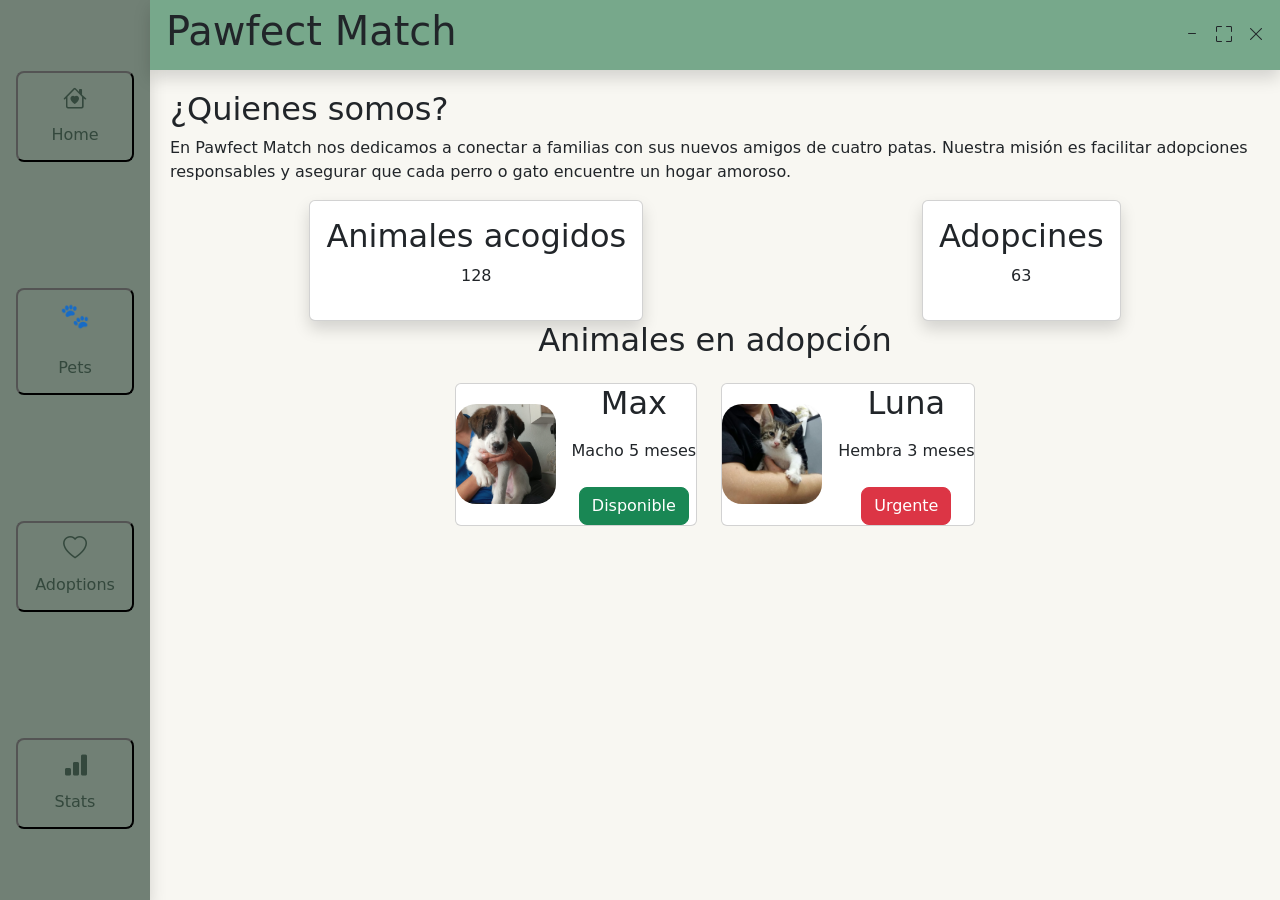
==== indexmejorado.html @ 8afad36f "separacion de index sin y con estilos" ====
<!DOCTYPE html>
<html lang="en">
<head>
    <meta charset="UTF-8">
    <meta name="viewport" content="width=device-width, initial-scale=1.0">
    <title>PawfectMatch</title>
    <link href="https://cdn.jsdelivr.net/npm/bootstrap@5.3.2/dist/css/bootstrap.min.css" rel="stylesheet">
    <link rel="stylesheet" href="https://cdn.jsdelivr.net/npm/bootstrap-icons@1.11.3/font/bootstrap-icons.min.css">
    <link rel="stylesheet" href="./css/styles.css">
</head>
<body>

    <header class="d-flex justify-content-between align-items-center p-3 shadow">
        <h1>Pawfect Match</h1>
        <div id="actionTools" class="d-flex gap-3">
            <i class="bi bi-dash"></i>
            <i class="bi bi-fullscreen"></i>
            <i class="bi bi-x-lg"></i>
        </div>
       
    </header>

    <aside>

        <nav class="d-flex flex-column justify-content-around gap-3 p-3 shadow h-100">

            <button onclick="location.href='#home'" class="btnNav d-flex flex-column align-items-center gap-2 rounded-3 p-2">
                <i class="bi bi-house-heart"></i>                
                <h2>Home</h2>
            </button>
            <button class="btnNav d-flex flex-column align-items-center gap-2 rounded-3 p-2">
                <p>🐾</p>
                <h2>Pets</h2>
            </button>
            <button class="btnNav d-flex flex-column align-items-center gap-2 rounded-3 p-2">
                <i class="bi bi-heart"></i>
                <h2>Adoptions</h2>
            </button>
            <button class="btnNav d-flex flex-column align-items-center gap-2 rounded-3 p-2">
                <i class="bi bi-bar-chart-fill"></i>                
                <h2>Stats</h2>
            </button>

        </nav>

    </aside>

    <main>
        <section id="home">
            <article id="intro">
                <h2>¿Quienes somos?</h2>
                <p>En Pawfect Match nos dedicamos a conectar a familias con sus nuevos amigos de cuatro patas. Nuestra misión es facilitar adopciones responsables y asegurar que cada perro o gato encuentre un hogar amoroso.</p>
            </article>
            <article id="data" class="d-flex justify-content-around">
                <div id="welcomed" class="card rounded p-3 shadow d-inline-flex flex-column align-items-center">
                    <h2>Animales acogidos</h2>
                    <p>128</p>
                </div>
                <div id="adopted" class="card rounded p-3 shadow d-inline-flex flex-column align-items-center">
                    <h2>Adopcines</h2>
                    <p>63</p>
                </div>
            </article>
            <article id="petsPreview" class="justify-content-center align-items-center d-flex flex-column gap-3">
                <h2>Animales en adopción</h2>
                <div id="petCards" class="d-flex justify-content-center gap-4">
                    <div class="card d-flex flex-row align-items-center gap-3">
                        <img src="./img/perro1.jpg" alt="Pet Image" class="pet-image">
                        <div id="text" class="d-flex flex-column align-items-center gap-2">
                            <h2>Max</h2>
                            <p>Macho 5 meses</p>
                            <button class="btn btn-success rounded-3">Disponible</button>
                        </div>
                    </div>
                    <div class="card d-flex flex-row align-items-center gap-3">
                        <img src="./img/gato1.jpeg" alt="Pet Image" class="pet-image">
                        <div id="text" class="d-flex flex-column align-items-center gap-2">
                            <h2>Luna</h2>
                            <p>Hembra 3 meses</p>
                            <button class="btn btn-danger rounded-3">Urgente</button>
                        </div>
                    </div>
                </div>
            </article>
        </section>

        <section id="pets">

        </section>

        <section id="adoptions">

        </section>

        <section id="stats">

        </section>

    </main>

    
    <script src="https://cdn.jsdelivr.net/npm/bootstrap@5.3.2/dist/js/bootstrap.bundle.min.js"></script>
</body>
</html>
---- css/styles.css ----
:root {
    --sidebar-width: 150px;
}

body{
    background-color: #f8f7f2;
}

aside {
    position: fixed;
    top: 0;
    left: 0;
    width: var(--sidebar-width);
    height: 100vh;
    background-color: #718075;
}

header {
    position: fixed;
    top: 0;
    left: var(--sidebar-width);
    right: 0;
    height: 70px;
    z-index: 1000;
    background-color: #77a88b;
}

main {
    margin-left: var(--sidebar-width);
    padding-top: 90px;
    padding-left: 20px;
    padding-right: 20px;
}

.pet-image {
    width: 100px;
    height: 100px;
    object-fit: cover;
    border-radius: 20%;
}

.btnNav{
    color: #34483d;
    background-color: #718075;
    i,p {
        font-size: 1.5rem;
    }
    h2{
        font-size: 1rem;
    }
}
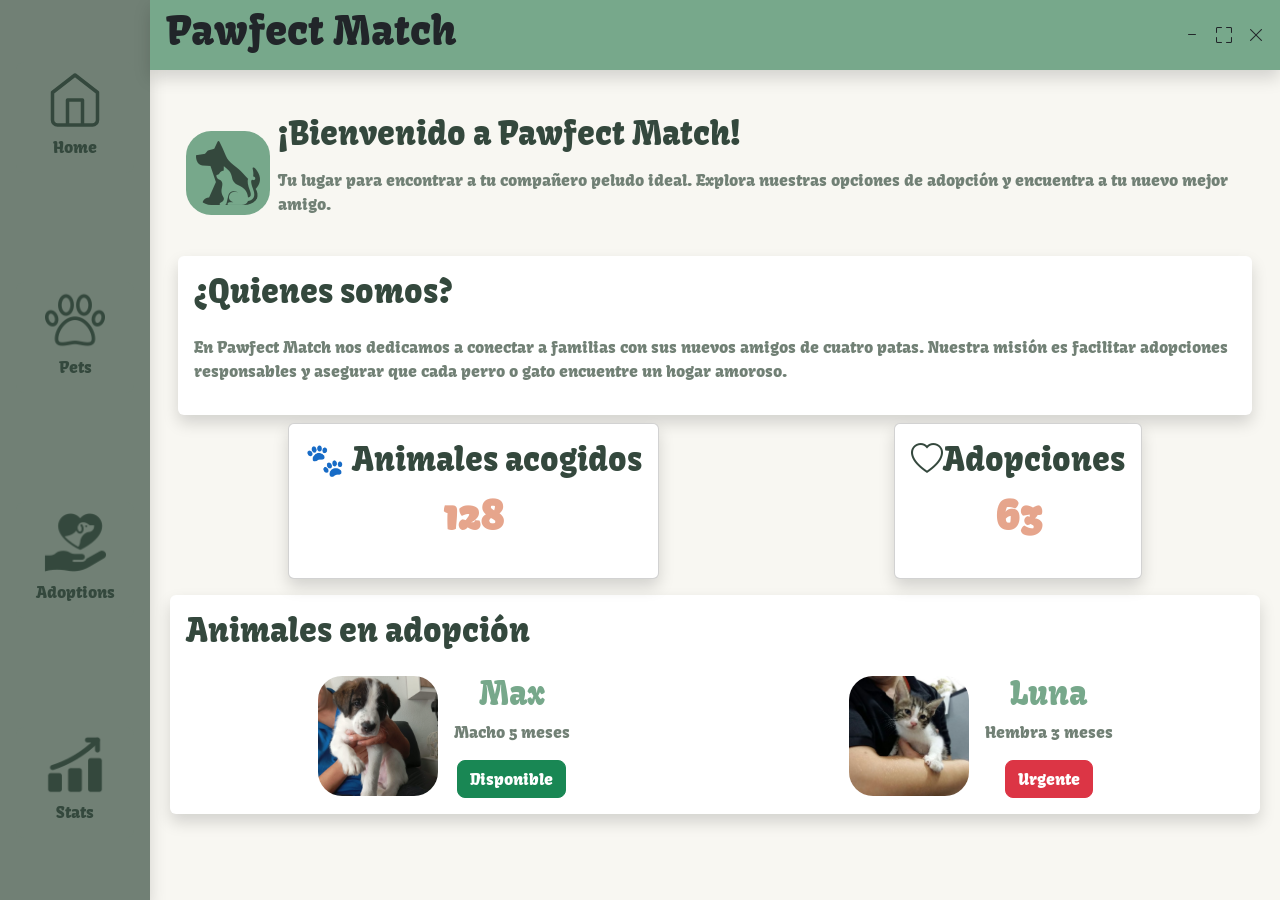
==== commit b9664e86: "interactividad con js entre tabs" ====
--- a/indexmejorado.html
+++ b/indexmejorado.html
@@ -7,6 +7,9 @@
     <link href="https://cdn.jsdelivr.net/npm/bootstrap@5.3.2/dist/css/bootstrap.min.css" rel="stylesheet">
     <link rel="stylesheet" href="https://cdn.jsdelivr.net/npm/bootstrap-icons@1.11.3/font/bootstrap-icons.min.css">
     <link rel="stylesheet" href="./css/styles.css">
+    <link rel="preconnect" href="https://fonts.googleapis.com">
+<link rel="preconnect" href="https://fonts.gstatic.com" crossorigin>
+<link href="https://fonts.googleapis.com/css2?family=Kavoon&display=swap" rel="stylesheet">
 </head>
 <body>
 
@@ -24,20 +27,20 @@
 
         <nav class="d-flex flex-column justify-content-around gap-3 p-3 shadow h-100">
 
-            <button onclick="location.href='#home'" class="btnNav d-flex flex-column align-items-center gap-2 rounded-3 p-2">
-                <i class="bi bi-house-heart"></i>                
+            <button data-section="home" class="btnNav d-flex flex-column align-items-center gap-2 rounded-3 p-2">
+                <img src="./img/home.svg" alt="Pet Image" class="pet-image">
                 <h2>Home</h2>
             </button>
-            <button class="btnNav d-flex flex-column align-items-center gap-2 rounded-3 p-2">
-                <p>🐾</p>
+            <button data-section="pets" class="btnNav d-flex flex-column align-items-center gap-2 rounded-3 p-2">
+                <img src="./img/animals.svg" alt="Pet Image" class="pet-image">
                 <h2>Pets</h2>
             </button>
-            <button class="btnNav d-flex flex-column align-items-center gap-2 rounded-3 p-2">
-                <i class="bi bi-heart"></i>
+            <button data-section="adoptions" class="btnNav d-flex flex-column align-items-center gap-2 rounded-3 p-2">
+                <img src="./img/adoption.svg" alt="Pet Image" class="pet-image">
                 <h2>Adoptions</h2>
             </button>
-            <button class="btnNav d-flex flex-column align-items-center gap-2 rounded-3 p-2">
-                <i class="bi bi-bar-chart-fill"></i>                
+            <button data-section="stats" class="btnNav d-flex flex-column align-items-center gap-2 rounded-3 p-2">
+                <img src="./img/stats.svg" alt="Pet Image" class="pet-image">
                 <h2>Stats</h2>
             </button>
 
@@ -45,37 +48,44 @@
 
     </aside>
 
-    <main>
-        <section id="home">
-            <article id="intro">
+    <main class="tab-content">
+        <section id="home" class="tab-section active">
+            <article id="title" class="d-flex flex-row align-items-center p-3 my-2 gap-2">
+                <img src="./img/logo.svg" alt="Logo" class="logo">
+                <div id="text" class="d-flex flex-column gap-2">
+                    <h2>¡Bienvenido a Pawfect Match!</h2>
+                    <p>Tu lugar para encontrar a tu compañero peludo ideal. Explora nuestras opciones de adopción y encuentra a tu nuevo mejor amigo.</p>
+                </div>
+            </article>
+            <article id="intro" class="d-flex flex-column gap-3 bg-white rounded p-3 m-2 shadow">
                 <h2>¿Quienes somos?</h2>
                 <p>En Pawfect Match nos dedicamos a conectar a familias con sus nuevos amigos de cuatro patas. Nuestra misión es facilitar adopciones responsables y asegurar que cada perro o gato encuentre un hogar amoroso.</p>
             </article>
-            <article id="data" class="d-flex justify-content-around">
+            <article id="data" class="d-flex justify-content-around my-2">
                 <div id="welcomed" class="card rounded p-3 shadow d-inline-flex flex-column align-items-center">
-                    <h2>Animales acogidos</h2>
-                    <p>128</p>
+                    <h2>🐾 Animales acogidos</h2>
+                    <p class="fs-1 fw-bold">128</p>
                 </div>
                 <div id="adopted" class="card rounded p-3 shadow d-inline-flex flex-column align-items-center">
-                    <h2>Adopcines</h2>
-                    <p>63</p>
+                    <h2><i class="bi bi-heart"></i>Adopciones</h2>
+                    <p class="fs-1 fw-bold">63</p>
                 </div>
             </article>
-            <article id="petsPreview" class="justify-content-center align-items-center d-flex flex-column gap-3">
+            <article id="petsPreview" class="justify-content-center d-flex flex-column gap-3 bg-white rounded p-3 shadow my-3">
                 <h2>Animales en adopción</h2>
-                <div id="petCards" class="d-flex justify-content-center gap-4">
-                    <div class="card d-flex flex-row align-items-center gap-3">
+                <div id="petCards" class="d-flex justify-content-around gap-3">
+                    <div class="card d-flex flex-row align-items-center gap-3 border-0">
                         <img src="./img/perro1.jpg" alt="Pet Image" class="pet-image">
-                        <div id="text" class="d-flex flex-column align-items-center gap-2">
-                            <h2>Max</h2>
+                        <div id="text" class="d-flex flex-column align-items-center">
+                            <h2 class="petName">Max</h2>
                             <p>Macho 5 meses</p>
                             <button class="btn btn-success rounded-3">Disponible</button>
                         </div>
                     </div>
-                    <div class="card d-flex flex-row align-items-center gap-3">
+                    <div class="card d-flex flex-row align-items-center gap-3 border-0">
                         <img src="./img/gato1.jpeg" alt="Pet Image" class="pet-image">
-                        <div id="text" class="d-flex flex-column align-items-center gap-2">
-                            <h2>Luna</h2>
+                        <div id="text" class="d-flex flex-column align-items-center">
+                            <h2 class="petName">Luna</h2>
                             <p>Hembra 3 meses</p>
                             <button class="btn btn-danger rounded-3">Urgente</button>
                         </div>
@@ -84,15 +94,39 @@
             </article>
         </section>
 
-        <section id="pets">
+
+
+
+        <section id="pets" class="tab-section">
+
+             <article id="title" class="d-flex flex-row align-items-center p-3 my-2 gap-2">
+                <img src="./img/logo.svg" alt="Logo" class="logo">
+                <div id="text" class="d-flex flex-column gap-2">
+                    <h2>Animales en adopción</h2>
+                    <p>Consulta y gestiona los animales disponibles para la adopción.</p>
+                </div>
+            </article>
 
         </section>
 
-        <section id="adoptions">
+
+
+
+
+
+
+        <section id="adoptions" class="tab-section">
 
         </section>
 
-        <section id="stats">
+
+
+
+
+
+
+
+        <section id="stats" class="tab-section">
 
         </section>
 
@@ -100,5 +134,34 @@
 
     
     <script src="https://cdn.jsdelivr.net/npm/bootstrap@5.3.2/dist/js/bootstrap.bundle.min.js"></script>
+    ```html
+    <script>
+        const navButtons = document.querySelectorAll('.btnNav');
+        const sections = document.querySelectorAll('.tab-section');
+
+        navButtons.forEach(button => {
+            button.addEventListener('click', () => {
+                // Obtener el identificador de la sección
+                const sectionId = button.dataset.section;
+
+                // Ocultar todas las secciones
+                sections.forEach(section => {
+                    section.classList.remove('active');
+                });
+
+                // Mostrar la sección seleccionada
+                document.getElementById(sectionId).classList.add('active');
+
+                // Quitar el estado activo de todos los botones
+                navButtons.forEach(navButton => {
+                    navButton.classList.remove('active');
+                });
+
+                // Marcar como activo el botón seleccionado
+                button.classList.add('active');
+            });
+        });
+    </script>
+    ```
 </body>
 </html>
--- a/css/styles.css
+++ b/css/styles.css
@@ -1,51 +1,129 @@
 :root {
     --sidebar-width: 150px;
+    --verdeGris: #718075;
+    --verdeOscuro: #34483d;
+    --verdeClaro: #77a88b;
+    --bgCrema: #f8f7f2;
+    --melocoton: #e6a58c;
+}
+
+/* Ocultar todas las secciones */
+.tab-section {
+    display: none;
+}
+
+/* Mostrar únicamente la sección seleccionada */
+.tab-section.active {
+    display: block;
+}
+
+/* Estilo de la pestaña seleccionada */
+.btnNav.active {
+    background-color: #77A88B;
+    color: #FFFFFF;
+    border: none;
+}
+
+/* Transición visual para los botones */
+.btnNav {
+    border: none;
+    background-color: transparent;
+    color: #34483D;
+    cursor: pointer;
+}
+
+.btnNav:hover {
+    background-color: #E6A58C;
+    color: #FFFFFF;
 }
 
 body{
-    background-color: #f8f7f2;
-}
+    background-color: var(--bgCrema);
+    font-family: "Kavoon", serif;
+    p{
+        color: var(--verdeGris);
+    }
 
-aside {
-    position: fixed;
-    top: 0;
-    left: 0;
-    width: var(--sidebar-width);
-    height: 100vh;
-    background-color: #718075;
-}
+    h2{
+        color: var(--verdeOscuro);
+    }
 
-header {
+
+    header {
     position: fixed;
     top: 0;
     left: var(--sidebar-width);
     right: 0;
     height: 70px;
     z-index: 1000;
-    background-color: #77a88b;
-}
+    background-color: var(--verdeClaro);
+    }
 
-main {
+
+    aside {
+    position: fixed;
+    top: 0;
+    left: 0;
+    width: var(--sidebar-width);
+    height: 100vh;
+    background-color: var(--verdeGris);
+
+
+        .btnNav{
+            color: var(--verdeOscuro);
+            background-color: var(--verdeGris);
+            i,p {
+                font-size: 1.5rem;
+            }
+            h2{
+                font-size: 1rem;
+            }
+        }    
+
+    }
+
+
+    main {
     margin-left: var(--sidebar-width);
     padding-top: 90px;
     padding-left: 20px;
     padding-right: 20px;
+
+        .logo{
+            background-color: var(--verdeClaro);
+            border-radius: 30%;
+            padding: 10px;
+
+        }
+
+        #intro {
+            background-color: white;
+        }
+
+        #data {
+            p{
+                color: var(--melocoton);
+            }
+        }
+        
+        .pet-image {
+            width: 120px;
+            height: 120px;
+            object-fit: cover;
+            border-radius: 20%;
+        }
+
+        .petName {
+            color: var(--verdeClaro);
+        }
+
+
+    }
+
+
+
 }
 
-.pet-image {
-    width: 100px;
-    height: 100px;
-    object-fit: cover;
-    border-radius: 20%;
-}
 
-.btnNav{
-    color: #34483d;
-    background-color: #718075;
-    i,p {
-        font-size: 1.5rem;
-    }
-    h2{
-        font-size: 1rem;
-    }
-}
+
+
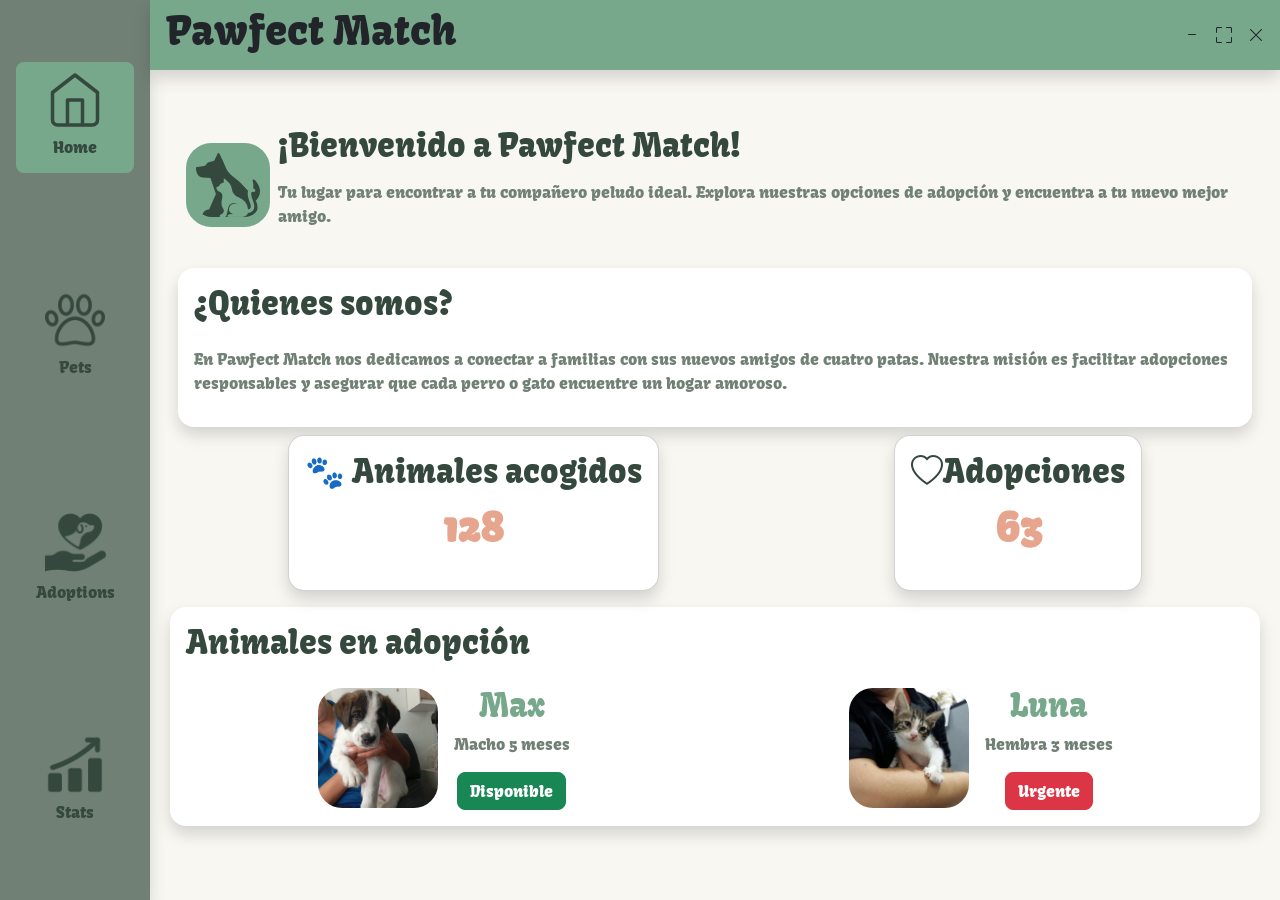
==== commit e006a9b8: "seguimos con vista pets" ====
--- a/indexmejorado.html
+++ b/indexmejorado.html
@@ -27,7 +27,7 @@
 
         <nav class="d-flex flex-column justify-content-around gap-3 p-3 shadow h-100">
 
-            <button data-section="home" class="btnNav d-flex flex-column align-items-center gap-2 rounded-3 p-2">
+            <button data-section="home" class="btnNav active d-flex flex-column align-items-center gap-2 rounded-3 p-2">
                 <img src="./img/home.svg" alt="Pet Image" class="pet-image">
                 <h2>Home</h2>
             </button>
@@ -57,21 +57,21 @@
                     <p>Tu lugar para encontrar a tu compañero peludo ideal. Explora nuestras opciones de adopción y encuentra a tu nuevo mejor amigo.</p>
                 </div>
             </article>
-            <article id="intro" class="d-flex flex-column gap-3 bg-white rounded p-3 m-2 shadow">
+            <article id="intro" class="d-flex flex-column gap-3 bg-white rounded-4 p-3 m-2 shadow">
                 <h2>¿Quienes somos?</h2>
                 <p>En Pawfect Match nos dedicamos a conectar a familias con sus nuevos amigos de cuatro patas. Nuestra misión es facilitar adopciones responsables y asegurar que cada perro o gato encuentre un hogar amoroso.</p>
             </article>
             <article id="data" class="d-flex justify-content-around my-2">
-                <div id="welcomed" class="card rounded p-3 shadow d-inline-flex flex-column align-items-center">
+                <div id="welcomed" class="card rounded-4 p-3 shadow d-inline-flex flex-column align-items-center">
                     <h2>🐾 Animales acogidos</h2>
                     <p class="fs-1 fw-bold">128</p>
                 </div>
-                <div id="adopted" class="card rounded p-3 shadow d-inline-flex flex-column align-items-center">
+                <div id="adopted" class="card rounded-4 p-3 shadow d-inline-flex flex-column align-items-center">
                     <h2><i class="bi bi-heart"></i>Adopciones</h2>
                     <p class="fs-1 fw-bold">63</p>
                 </div>
             </article>
-            <article id="petsPreview" class="justify-content-center d-flex flex-column gap-3 bg-white rounded p-3 shadow my-3">
+            <article id="petsPreview" class="justify-content-center d-flex flex-column gap-3 bg-white rounded-4 p-3 shadow my-3">
                 <h2>Animales en adopción</h2>
                 <div id="petCards" class="d-flex justify-content-around gap-3">
                     <div class="card d-flex flex-row align-items-center gap-3 border-0">
@@ -106,6 +106,108 @@
                     <p>Consulta y gestiona los animales disponibles para la adopción.</p>
                 </div>
             </article>
+            
+            <article id="filter" class="d-flex flex-column align-items-center p-3 my-2 gap-2">
+                <div id="searchBar" class="form-floating mb-3">
+                    <input type="text" class="form-control w-auto" id="floatingInput" placeholder="Busca aqui tu animal">
+                    <label for="floatingInput" class="d-flex flex-row justify-content-center gap-3"><i class="bi bi-search"></i>Busca aqui tu animal</label>
+                </div>
+                <nav id="pageNavigation" aria-label="PageNavigation">
+                    <ul class="pagination">
+                        <li class="page-item">
+                        <a class="page-link" href="#" aria-label="Previous">
+                            <span aria-hidden="true"><i class="bi bi-arrow-left"></i></span>
+                        </a>
+                        </li>
+                        <li class="page-item"><a class="page-link active" href="#">1</a></li>
+                        <li class="page-item"><a class="page-link" href="#">2</a></li>
+                        <li class="page-item"><a class="page-link" href="#">3</a></li>
+                        <li class="page-item">
+                        <a class="page-link" href="#" aria-label="Next">
+                            <span aria-hidden="true"><i class="bi bi-arrow-right"></i></span>
+                        </a>
+                        </li>
+                    </ul>
+                </nav>
+
+                <div class="filtrosAnimales d-flex flex-column align-items-center gap-3 p-3 my-2 rounded-4 shadow">
+                    <div class="filtros-titulo d-flex flex-row align-items-center gap-2">
+                        <i class="bi bi-funnel"></i>
+                        <h4>Filtros</h4>
+                    </div>
+
+                    <!-- Filtros -->
+                    <div class="filtros-campos d-flex flex-wrap justify-content-center gap-3">
+
+                        <div class="filtro">
+                            <label for="especie" class="form-label">Especie</label>
+                            <select id="especie" class="form-select">
+                                <option value="">Todas</option>
+                                <option value="perro">Perro</option>
+                                <option value="gato">Gato</option>
+                                <option value="conejo">Conejo</option>
+                                <option value="otro">Otro</option>
+                            </select>
+                        </div>
+
+                        <div class="filtro">
+                            <label for="raza" class="form-label">Raza</label>
+                            <select id="raza" class="form-select">
+                                <option value="">Todas</option>
+                                <option value="mestizo">Mestizo</option>
+                                <option value="pastor-aleman">Pastor alemán</option>
+                                <option value="labrador">Labrador</option>
+                                <option value="siames">Siamés</option>
+                            </select>
+                        </div>
+
+                        <div class="filtro">
+                            <label for="edad" class="form-label">Edad</label>
+                            <select id="edad" class="form-select">
+                                <option value="">Todas</option>
+                                <option value="cachorro">Cachorro</option>
+                                <option value="joven">Joven</option>
+                                <option value="adulto">Adulto</option>
+                                <option value="senior">Senior</option>
+                            </select>
+                        </div>
+
+                        <div class="filtro">
+                            <label for="sexo" class="form-label">Sexo</label>
+                            <select id="sexo" class="form-select">
+                                <option value="">Todos</option>
+                                <option value="macho">Macho</option>
+                                <option value="hembra">Hembra</option>
+                            </select>
+                        </div>
+
+                        <div class="filtro">
+                            <label for="ciudad" class="form-label">Ciudad</label>
+                            <select id="ciudad" class="form-select">
+                                <option value="">Todas</option>
+                                <option value="valencia">Valencia</option>
+                                <option value="alicante">Alicante</option>
+                                <option value="castellon">Castellón</option>
+                            </select>
+                        </div>
+
+                    </div>
+
+                    <!-- Restablecer filtros -->
+                    <button type="button"
+                            class="btn-reset-filtros"
+                            onclick="limpiarFiltros()"
+                            aria-label="Restablecer filtros"
+                            title="Restablecer filtros">
+                        <i class="bi bi-arrow-clockwise"></i>
+                    </button>
+                </div>
+                
+            </article>
+
+
+
+            
 
         </section>
 
@@ -117,6 +219,14 @@
 
         <section id="adoptions" class="tab-section">
 
+             <article id="title" class="d-flex flex-row align-items-center p-3 my-2 gap-2">
+                <img src="./img/logo.svg" alt="Logo" class="logo">
+                <div id="text" class="d-flex flex-column gap-2">
+                    <h2>Adopciones</h2>
+                    <p>Consulta y gestiona las adopciones realizadas.</p>
+                </div>
+            </article>
+
         </section>
 
 
@@ -128,6 +238,13 @@
 
         <section id="stats" class="tab-section">
 
+            <article id="title" class="d-flex flex-row align-items-center p-3 my-2 gap-2">
+                <img src="./img/logo.svg" alt="Logo" class="logo">
+                <div id="text" class="d-flex flex-column gap-2">
+                    <h2>Estadísticas de adopción</h2>
+                    <p>Consulta y analiza las estadísticas de las adopciones para tomar mejores decisiones</p>
+                </div>
+            </article>
         </section>
 
     </main>
@@ -161,6 +278,12 @@
                 button.classList.add('active');
             });
         });
+
+        function limpiarFiltros() {
+            document.querySelectorAll('.filtros-animales select').forEach(select => {
+                select.selectedIndex = 0;
+            });
+        }
     </script>
     ```
 </body>
--- a/css/styles.css
+++ b/css/styles.css
@@ -1,66 +1,59 @@
 :root {
-    --sidebar-width: 150px;
-    --verdeGris: #718075;
-    --verdeOscuro: #34483d;
-    --verdeClaro: #77a88b;
-    --bgCrema: #f8f7f2;
-    --melocoton: #e6a58c;
+  --sidebar-width: 150px;
+  --header-height: 70px;
+  --content-gap: 20px;
+
+  --verdeGris: #718075;
+  --verdeOscuro: #34483d;
+  --verdeClaro: #77a88b;
+  --bgCrema: #f8f7f2;
+  --melocoton: #e6a58c;
 }
 
 /* Ocultar todas las secciones */
 .tab-section {
-    display: none;
+  display: none;
+  margin-top: 20px;
 }
 
 /* Mostrar únicamente la sección seleccionada */
 .tab-section.active {
-    display: block;
+  display: block;
+  animation: fadeIn 1s ease both;
 }
 
-/* Estilo de la pestaña seleccionada */
-.btnNav.active {
-    background-color: #77A88B;
-    color: #FFFFFF;
-    border: none;
+@keyframes fadeIn {
+  from {
+    opacity: 0;
+  }
+
+  to {
+    opacity: 1;
+  }
 }
 
-/* Transición visual para los botones */
-.btnNav {
-    border: none;
-    background-color: transparent;
-    color: #34483D;
-    cursor: pointer;
-}
+body {
+  background-color: var(--bgCrema);
+  font-family: "Kavoon", serif;
+  p {
+    color: var(--verdeGris);
+  }
 
-.btnNav:hover {
-    background-color: #E6A58C;
-    color: #FFFFFF;
-}
+  h2 {
+    color: var(--verdeOscuro);
+  }
 
-body{
-    background-color: var(--bgCrema);
-    font-family: "Kavoon", serif;
-    p{
-        color: var(--verdeGris);
-    }
-
-    h2{
-        color: var(--verdeOscuro);
-    }
-
-
-    header {
+  header {
     position: fixed;
     top: 0;
     left: var(--sidebar-width);
     right: 0;
-    height: 70px;
+    height: var(--header-height);
     z-index: 1000;
     background-color: var(--verdeClaro);
-    }
+  }
 
-
-    aside {
+  aside {
     position: fixed;
     top: 0;
     left: 0;
@@ -68,62 +61,103 @@
     height: 100vh;
     background-color: var(--verdeGris);
 
+    .btnNav {
+      border: none;
+      background-color: transparent;
+      cursor: pointer;
+      color: var(--verdeOscuro);
+      i,
+      p {
+        font-size: 1.5rem;
+      }
+      h2 {
+        font-size: 1rem;
+      }
 
-        .btnNav{
-            color: var(--verdeOscuro);
-            background-color: var(--verdeGris);
-            i,p {
-                font-size: 1.5rem;
-            }
-            h2{
-                font-size: 1rem;
-            }
-        }    
+      &.active {
+        background-color: #77a88b;
+        color: #ffffff;
+        border: none;
+      }
 
+      &:hover {
+        background-color: #e6a58c;
+        color: #ffffff;
+      }
     }
+  }
 
-
-    main {
+  main {
     margin-left: var(--sidebar-width);
-    padding-top: 90px;
+    padding-top: calc(var(--header-height) + var(--content-gap));
     padding-left: 20px;
     padding-right: 20px;
 
-        .logo{
-            background-color: var(--verdeClaro);
-            border-radius: 30%;
-            padding: 10px;
+    #home {
+      .logo {
+        background-color: var(--verdeClaro);
+        border-radius: 30%;
+        padding: 10px;
+      }
 
+      #intro {
+        background-color: white;
+      }
+
+      #data {
+        p {
+          color: var(--melocoton);
         }
+      }
 
-        #intro {
-            background-color: white;
+      .pet-image {
+        width: 120px;
+        height: 120px;
+        object-fit: cover;
+        border-radius: 20%;
+      }
+
+      .petName {
+        color: var(--verdeClaro);
+      }
+    }
+
+    #pets {
+      #filter {
+        #searchBar{}
+        nav {
+          ul {
+            li {
+              a.page-link {
+                color: var(--verdeClaro);
+                background-color: transparent;
+                border-color: var(--verdeClaro);
+
+                &:hover {
+                  background-color: var(--verdeClaro);
+                  color: white;
+                }
+
+                &.active {
+                  background-color: var(--verdeOscuro);
+                  border-color: var(--verdeOscuro);
+                  color: white;
+                }
+
+                &:focus {
+                  box-shadow: none;
+                }
+              }
+            }
+          }
         }
+        #filtrosAnimales{
 
-        #data {
-            p{
-                color: var(--melocoton);
+            i{
+                
             }
         }
-        
-        .pet-image {
-            width: 120px;
-            height: 120px;
-            object-fit: cover;
-            border-radius: 20%;
-        }
-
-        .petName {
-            color: var(--verdeClaro);
-        }
-
-
+      }
     }
-
-
-
+  }
 }
-
-
-
-
